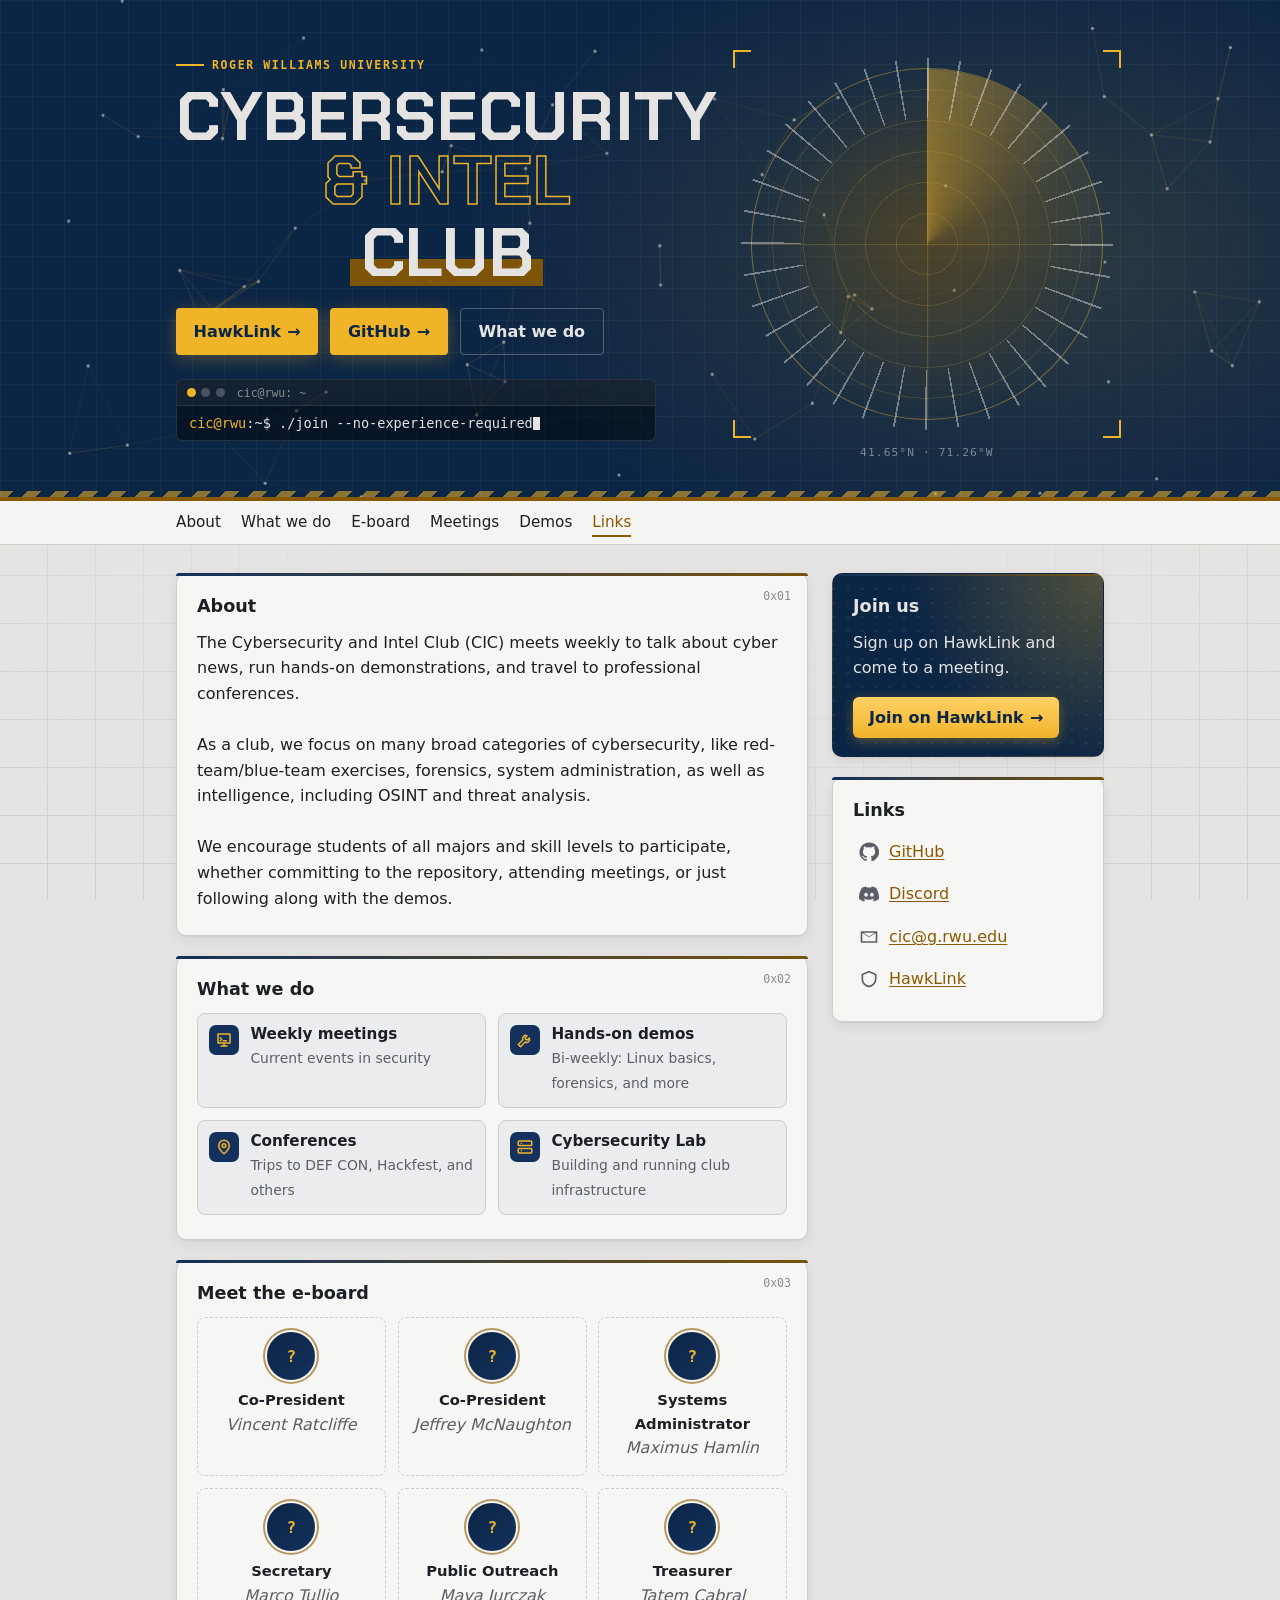
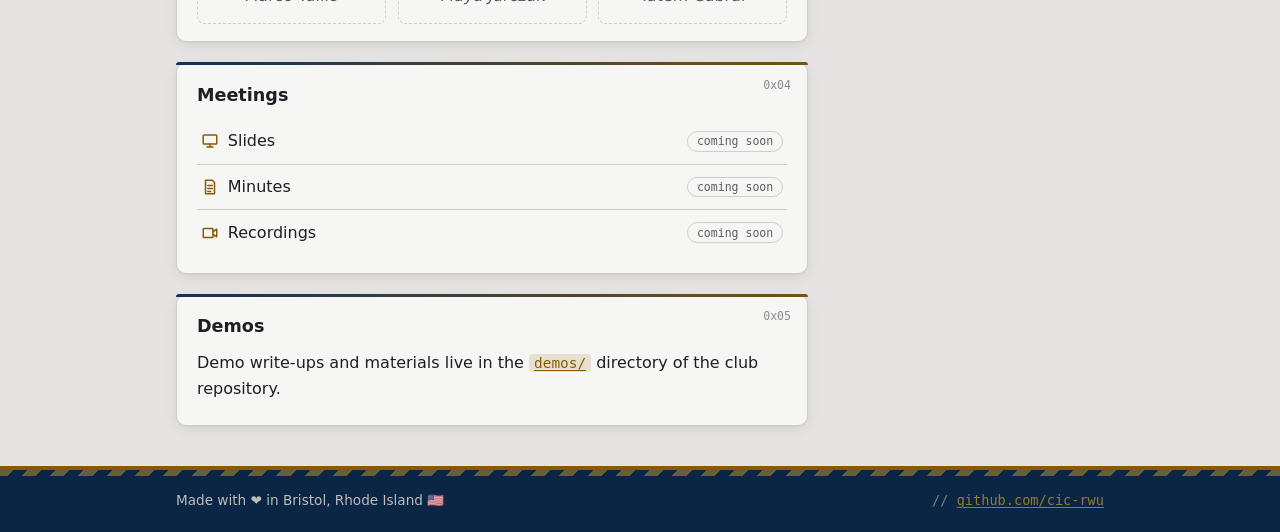
==== www/index.html @ 41794b4b "add website landing page and begin www/ branch relates to: #53 assisted-by: claude:opus-5.5" ====
<!doctype html>
<html lang="en">

<head>
  <meta charset="utf-8">
  <meta name="viewport" content="width=device-width, initial-scale=1">
  <title>CIC at RWU</title>
  <meta name="description" content="Cybersecurity and Intel Club at Roger Williams University">
  <meta name="theme-color" content="#0b2545">
  <link rel="icon" href="cic.svg" type="image/svg+xml">
  <link rel="preconnect" href="https://fonts.googleapis.com">
  <link rel="preconnect" href="https://fonts.gstatic.com" crossorigin>
  <link rel="stylesheet" href="https://fonts.googleapis.com/css2?family=Chakra+Petch:wght@500;700&display=swap">
  <link rel="stylesheet" href="style.css">
</head>

<body>

  <div id="progress" aria-hidden="true"></div>

  <header class="band">
    <canvas id="net" aria-hidden="true"></canvas>
    <div class="wrap hero">
      <div>
        <span class="eyebrow">Roger Williams University</span>
        <h1>
          <span class="l">Cybersecurity</span>
          <span class="l outline">&amp; Intel</span>
          <span class="l"><span class="mark">Club</span></span>
        </h1>
        <div class="hero-cta">
          <a class="btn primary" href="https://hawklink.rwu.edu/organization/cybersecurity-intel">HawkLink <span class="arrow" aria-hidden="true">&rarr;</span></a>
          <a class="btn primary" href="https://github.com/cic-rwu">GitHub <span class="arrow" aria-hidden="true">&rarr;</span></a>
          <a class="btn ghost" href="#what">What we do</a>
        </div>
        <div class="term">
          <div class="term-bar" aria-hidden="true"><i></i><i></i><i></i><span>cic@rwu: ~</span></div>
          <span class="prompt"><b>cic@rwu</b>:~$ <span id="cmd">./join --no-experience-required</span><span class="cursor"></span></span>
        </div>
      </div>

      <div class="scope" aria-hidden="true">
        <div class="rings">
          <div class="sweep"></div>
        </div>
        <div class="ticks"></div>
        <span class="corner tl"></span>
        <span class="corner tr"></span>
        <span class="corner bl"></span>
        <span class="corner br"></span>
        <img class="logo" src="https://files.cicrwu.org/img/cc-textonly.svg" alt="">
        <span class="coords">41.65&deg;N &middot; 71.26&deg;W</span>
      </div>
    </div>
  </header>

  <nav aria-label="Sections">
    <div class="wrap">
      <a href="#about">About</a>
      <a href="#what">What we do</a>
      <a href="#eboard">E-board</a>
      <a href="#meetings">Meetings</a>
      <a href="#demos">Demos</a>
      <a href="#links">Links</a>
    </div>
  </nav>

  <main class="wrap">
    <div class="col sections">
      <section class="card reveal" id="about">
        <h2>About</h2>
        <p>
          The Cybersecurity and Intel Club (CIC) meets weekly to talk about cyber news,
          run hands-on demonstrations, and travel to professional conferences.
          <br><br>
          As a club, we focus on many broad categories of cybersecurity, like red-team/blue-team exercises, forensics, system administration, as well as intelligence, including OSINT and threat analysis.
          <br><br>
          We encourage students of all majors and skill levels to participate, whether committing to the repository, attending meetings, or just following along with the demos.
        </p>
      </section>

      <section class="card reveal" id="what">
        <h2>What we do</h2>
        <ul class="tiles">
          <li>
            <svg viewBox="0 0 24 24" aria-hidden="true"><path d="M4 4h16v12H4zM8 20h8M12 16v4" /><path d="m7 9 2 2-2 2M11 13h4" /></svg>
            <div><strong>Weekly meetings</strong><span>Current events in security</span></div>
          </li>
          <li>
            <svg viewBox="0 0 24 24" aria-hidden="true"><path d="M14.7 6.3a4 4 0 0 0-5.4 5.4L3 18l3 3 6.3-6.3a4 4 0 0 0 5.4-5.4l-2.5 2.5-2.4-.6-.6-2.4z" /></svg>
            <div><strong>Hands-on demos</strong><span>Bi-weekly: Linux basics, forensics, and more</span></div>
          </li>
          <li>
            <svg viewBox="0 0 24 24" aria-hidden="true"><path d="M12 21s-7-5.4-7-11a7 7 0 0 1 14 0c0 5.6-7 11-7 11z" /><circle cx="12" cy="10" r="2.5" /></svg>
            <div><strong>Conferences</strong><span>Trips to DEF CON, Hackfest, and others</span></div>
          </li>
          <li>
            <svg viewBox="0 0 24 24" aria-hidden="true"><rect x="3" y="4" width="18" height="6" rx="1" /><rect x="3" y="14" width="18" height="6" rx="1" /><path d="M7 7h.01M7 17h.01" /></svg>
            <div><strong>Cybersecurity Lab</strong><span>Building and running club infrastructure</span></div>
          </li>
        </ul>
      </section>

      <section class="card reveal" id="eboard">
        <h2>Meet the e-board</h2>
        <!-- TODO(#53): fill in names/roles -->
        <div class="roles">
          <div class="role"><div class="avatar">?</div><strong>Co-President</strong><span class="todo">Vincent Ratcliffe</span></div>
          <div class="role"><div class="avatar">?</div><strong>Co-President</strong><span class="todo">Jeffrey McNaughton</span></div>
          <div class="role"><div class="avatar">?</div><strong>Systems Administrator</strong><span class="todo">Maximus Hamlin</span></div>
          <div class="role"><div class="avatar">?</div><strong>Secretary</strong><span class="todo">Marco Tullio</span></div>
          <div class="role"><div class="avatar">?</div><strong>Public Outreach</strong><span class="todo">Maya Jurczak</span></div>
          <div class="role"><div class="avatar">?</div><strong>Treasurer</strong><span class="todo">Tatem Cabral</span></div>
        </div>
      </section>

      <section class="card reveal" id="meetings">
        <h2>Meetings</h2>
        <div class="rows">
          <div class="row">
            <span><svg viewBox="0 0 24 24" aria-hidden="true"><rect x="3" y="4" width="18" height="12" rx="1" /><path d="M12 16v4M8 20h8" /></svg>Slides</span>
            <span class="pill">coming soon</span>
          </div>
          <div class="row">
            <span><svg viewBox="0 0 24 24" aria-hidden="true"><path d="M6 3h9l3 3v15H6z" /><path d="M9 10h6M9 14h6M9 18h4" /></svg>Minutes</span>
            <span class="pill">coming soon</span>
          </div>
          <div class="row">
            <span><svg viewBox="0 0 24 24" aria-hidden="true"><rect x="3" y="6" width="13" height="12" rx="1" /><path d="m16 10 5-3v10l-5-3" /></svg>Recordings</span>
            <span class="pill">coming soon</span>
          </div>
        </div>
      </section>

      <section class="card reveal" id="demos">
        <h2>Demos</h2>
        <p>
          Demo write-ups and materials live in the
          <a href="https://github.com/cic-rwu/cic-rwu/tree/main/demos"><code>demos/</code></a>
          directory of the club repository.
        </p>
      </section>
    </div>

    <aside class="col">
      <section class="card join reveal">
        <h2>Join us</h2>
        <p>Sign up on HawkLink and come to a meeting.</p>
        <a class="btn gold" href="https://hawklink.rwu.edu/organization/cybersecurity-intel">Join on HawkLink <span class="arrow" aria-hidden="true">&rarr;</span></a>
      </section>

      <section class="card reveal" id="links">
        <h2>Links</h2>
        <ul class="links">
          <li>
            <svg viewBox="0 0 24 24" aria-hidden="true"><path d="M12 .5a11.5 11.5 0 0 0-3.64 22.41c.58.1.79-.25.79-.56v-2c-3.2.7-3.88-1.37-3.88-1.37-.52-1.33-1.28-1.69-1.28-1.69-1.05-.72.08-.7.08-.7 1.16.08 1.77 1.19 1.77 1.19 1.03 1.77 2.7 1.26 3.36.96.1-.75.4-1.26.73-1.55-2.55-.29-5.24-1.28-5.24-5.68 0-1.26.45-2.28 1.19-3.09-.12-.29-.52-1.46.11-3.05 0 0 .97-.31 3.17 1.18a11 11 0 0 1 5.78 0c2.2-1.49 3.17-1.18 3.17-1.18.63 1.59.23 2.76.11 3.05.74.81 1.19 1.83 1.19 3.09 0 4.41-2.69 5.39-5.25 5.67.41.36.78 1.06.78 2.14v3.17c0 .31.21.67.8.56A11.5 11.5 0 0 0 12 .5Z" /></svg>
            <a href="https://github.com/cic-rwu">GitHub</a>
          </li>
          <li>
            <svg viewBox="0 0 24 24" aria-hidden="true"><path d="M20.3 4.4A19.6 19.6 0 0 0 15.4 3l-.6 1.3a18 18 0 0 0-5.6 0L8.6 3a19.6 19.6 0 0 0-4.9 1.4C.6 9-.3 13.5.1 18a19.8 19.8 0 0 0 6 3l1.3-2.1c-.7-.3-1.4-.6-2-1l.5-.4a14 14 0 0 0 12.2 0l.5.4c-.6.4-1.3.7-2 1l1.3 2.1a19.7 19.7 0 0 0 6-3c.5-5.2-.9-9.7-3.6-13.6ZM8.5 15.3c-1.2 0-2.2-1.1-2.2-2.4s1-2.4 2.2-2.4 2.2 1.1 2.2 2.4-1 2.4-2.2 2.4Zm7 0c-1.2 0-2.2-1.1-2.2-2.4s1-2.4 2.2-2.4 2.2 1.1 2.2 2.4-1 2.4-2.2 2.4Z" /></svg>
            <a href="https://discord.gg/ChaUBvHUQA">Discord</a>
          </li>
          <li>
            <svg viewBox="0 0 24 24" aria-hidden="true"><path d="M3 5h18a1 1 0 0 1 1 1v12a1 1 0 0 1-1 1H3a1 1 0 0 1-1-1V6a1 1 0 0 1 1-1Zm9 7.4L4 7.3V17h16V7.3l-8 5.1ZM5.2 7l6.8 4.3L18.8 7H5.2Z" /></svg>
            <a href="mailto:cic@g.rwu.edu">cic@g.rwu.edu</a>
          </li>
          <li>
            <svg viewBox="0 0 24 24" aria-hidden="true"><path d="M12 2 3 6v6c0 5 3.8 9.4 9 10 5.2-.6 9-5 9-10V6l-9-4Zm0 2.2 7 3.1V12c0 3.9-2.9 7.3-7 7.9-4.1-.6-7-4-7-7.9V7.3l7-3.1Z" /></svg>
            <a href="https://hawklink.rwu.edu/organization/cybersecurity-intel">HawkLink</a>
          </li>
        </ul>
      </section>
    </aside>
  </main>

  <footer>
    <div class="wrap">
      <span>Made with &#10084;&#65039; in Bristol, Rhode Island &#x1F1FA;&#x1F1F8;</span>
      <span class="sig">// <a href="https://github.com/cic-rwu">github.com/cic-rwu</a></span>
    </div>
  </footer>

  <button id="top" type="button" aria-label="Back to top" hidden>
    <svg width="18" height="18" viewBox="0 0 24 24" fill="none" stroke="currentColor" stroke-width="2.5" stroke-linecap="round" stroke-linejoin="round" aria-hidden="true"><path d="m6 15 6-6 6 6" /></svg>
  </button>

  <script src="js/main.js"></script>
</body>

</html>
---- www/style.css ----
/* cicrwu.org — landing page styles */

/* ==========================================================================
   Tokens
   ========================================================================== */

:root {
  --bg: #e5e4e2;
  --panel: #f6f6f4;
  --fg: #1c1f24;
  --muted: #5b5e66;
  --rule: #cfcecb;

  /* navy surfaces (header, footer, dark cards) */
  --ink: #0b2545;
  --ink-2: #13315c;
  --on-ink: #e5e4e2;
  --on-ink-rgb: 229 228 226;
  --on-ink-muted: #bdbcb9;

  /* gold: --accent on light surfaces, --accent-hi on navy */
  --accent: #8a5a00;
  --accent-hi: #f0b429;
  --accent-hi-rgb: 240 180 41;
  --accent-lo-rgb: 138 90 0;
  --accent-2: #ffd166;
  --link: #8a5a00;

  --shadow: 0 1px 2px rgb(0 0 0 / 0.06), 0 4px 14px rgb(0 0 0 / 0.07);
  --shadow-hi: 0 2px 4px rgb(0 0 0 / 0.08), 0 12px 28px rgb(0 0 0 / 0.16);

  --sans: system-ui, -apple-system, "Segoe UI", Roboto, "Helvetica Neue", Arial, sans-serif;
  --mono: ui-monospace, "DejaVu Sans Mono", Menlo, Consolas, monospace;
  --display: "Chakra Petch", var(--mono);
}

@media (prefers-color-scheme: dark) {
  :root {
    --bg: #0f1216;
    --panel: #171b21;
    --fg: #e5e4e2;
    --muted: #9aa3ae;
    --rule: #2a313a;
    --ink: #0a1a30;
    --ink-2: #102847;
    --accent: #d4a017;
    --link: #f5cd5c;
    --shadow: 0 1px 2px rgb(0 0 0 / 0.3), 0 4px 14px rgb(0 0 0 / 0.25);
    --shadow-hi: 0 2px 4px rgb(0 0 0 / 0.4), 0 12px 28px rgb(0 0 0 / 0.45);
  }
}

/* ==========================================================================
   Base
   ========================================================================== */

* {
  box-sizing: border-box;
}

html {
  background: var(--bg);
  color: var(--fg);
  scroll-behavior: smooth;
  scroll-padding-top: 4rem;
}

body {
  margin: 0;
  font: 16px/1.6 var(--sans);
}

/* faint grid behind the page, faded out toward the middle */
body::before {
  content: "";
  position: fixed;
  inset: 0;
  z-index: -1;
  pointer-events: none;
  background-image:
    linear-gradient(var(--rule) 1px, transparent 1px),
    linear-gradient(90deg, var(--rule) 1px, transparent 1px);
  background-size: 48px 48px;
  background-position: -1px -1px;
  -webkit-mask-image: radial-gradient(ellipse at center, transparent 35%, #000 90%);
  mask-image: radial-gradient(ellipse at center, transparent 35%, #000 90%);
}

::selection {
  background: var(--accent);
  color: var(--on-ink);
}

a {
  color: var(--link);
  text-decoration-thickness: 1px;
  text-underline-offset: 2px;
}

code {
  font-family: var(--mono);
  font-size: 0.9em;
  padding: 0.05em 0.35em;
  border-radius: 4px;
  background: color-mix(in srgb, var(--accent) 14%, transparent);
}

.wrap {
  max-width: 60rem;
  margin: 0 auto;
  padding: 0 1rem;
}

.todo {
  color: var(--muted);
  font-style: italic;
}

/* ==========================================================================
   Header
   ========================================================================== */

.band {
  position: relative;
  overflow: hidden;
  isolation: isolate;
  color: var(--on-ink);
  background-color: var(--ink);
  background-image:
    radial-gradient(ellipse 60% 90% at 78% 50%, rgb(var(--accent-hi-rgb) / 0.16), transparent 70%),
    linear-gradient(rgb(255 255 255 / 0.035) 1px, transparent 1px),
    linear-gradient(90deg, rgb(255 255 255 / 0.035) 1px, transparent 1px);
  background-size: 100% 100%, 32px 32px, 32px 32px;
  border-bottom: 4px solid var(--accent);
}

/* glow that follows the pointer (position set by JS) */
.band::before {
  content: "";
  position: absolute;
  inset: 0;
  z-index: -1;
  pointer-events: none;
  background: radial-gradient(420px circle at var(--gx, 50%) var(--gy, -50%), rgb(var(--accent-hi-rgb) / 0.16), transparent 60%);
}

/* diagonal hazard stripe along the bottom edge */
.band::after {
  content: "";
  position: absolute;
  left: 0;
  right: 0;
  bottom: 0;
  height: 6px;
  background: repeating-linear-gradient(-45deg, var(--accent-hi) 0 10px, transparent 10px 20px);
  opacity: 0.55;
}

.band a {
  color: var(--accent-hi);
}

#net {
  position: absolute;
  inset: 0;
  width: 100%;
  height: 100%;
  z-index: -1;
  pointer-events: none;
}

.hero {
  display: grid;
  grid-template-columns: 1.25fr 1fr;
  align-items: center;
  gap: 2rem;
  padding-top: 3rem;
  padding-bottom: 3.5rem;
}

.eyebrow {
  display: inline-flex;
  align-items: center;
  gap: 0.5rem;
  margin-bottom: 0.9rem;
  font: 600 0.72rem var(--mono);
  letter-spacing: 0.14em;
  text-transform: uppercase;
  color: var(--accent-hi);
}

.eyebrow::before {
  content: "";
  width: 1.75rem;
  height: 2px;
  background: var(--accent-hi);
}

.hero h1 {
  margin: 0;
  font: 700 clamp(2.3rem, 6.5vw, 4.2rem) / 0.95 var(--display);
  letter-spacing: 0.01em;
  text-transform: uppercase;
  text-align: center;
}

.hero h1 .l {
  display: block;
}

/* middle line: outlined, no fill */
.hero h1 .outline {
  color: transparent;
  -webkit-text-stroke: 1.5px var(--accent-hi);
}

/* last line: highlighter bar behind the word */
.hero h1 .mark {
  display: inline-block;
  margin-top: 0.12em;
  padding: 0 0.15em;
  background: linear-gradient(transparent 58%, rgb(var(--accent-lo-rgb) / 0.9) 58%);
}

.hero p {
  margin: 1rem 0 0;
  max-width: 30rem;
  opacity: 0.85;
}

.hero-cta {
  display: flex;
  flex-wrap: wrap;
  gap: 0.75rem;
  margin-top: 1.4rem;
}

/* --- terminal window --- */

.term {
  margin-top: 1.5rem;
  max-width: 30rem;
  overflow: hidden;
  border: 1px solid rgb(var(--on-ink-rgb) / 0.14);
  border-radius: 6px;
  background: rgb(0 0 0 / 0.45);
  font: 0.85rem var(--mono);
}

.term-bar {
  display: flex;
  align-items: center;
  gap: 0.35rem;
  padding: 0.35rem 0.6rem;
  background: rgb(var(--on-ink-rgb) / 0.06);
  border-bottom: 1px solid rgb(var(--on-ink-rgb) / 0.1);
  font-size: 0.72rem;
  color: rgb(var(--on-ink-rgb) / 0.55);
}

.term-bar i {
  width: 9px;
  height: 9px;
  border-radius: 50%;
  background: rgb(var(--on-ink-rgb) / 0.25);
}

.term-bar i:first-child {
  background: var(--accent-hi);
}

.term-bar span {
  margin-left: 0.4rem;
}

.prompt {
  display: block;
  padding: 0.55rem 0.75rem;
  overflow: hidden;
  white-space: nowrap;
  color: var(--on-ink);
}

.prompt b {
  color: var(--accent-hi);
  font-weight: normal;
}

.cursor {
  display: inline-block;
  width: 0.55em;
  height: 1em;
  vertical-align: -0.15em;
  background: var(--on-ink);
  animation: blink 1.1s steps(1) infinite;
}

@keyframes blink {
  50% {
    opacity: 0;
  }
}

/* --- radar scope around the logo --- */

.scope {
  position: relative;
  width: min(100%, 22rem);
  aspect-ratio: 1;
  justify-self: center;
  display: grid;
  place-items: center;
}

.scope .rings {
  position: absolute;
  inset: 0;
  overflow: hidden;
  border-radius: 50%;
  border: 1px solid rgb(var(--accent-hi-rgb) / 0.45);
  background:
    repeating-radial-gradient(circle, transparent 0 calc(12.5% - 1px), rgb(var(--accent-hi-rgb) / 0.16) calc(12.5% - 1px) 12.5%),
    radial-gradient(circle, rgb(var(--accent-lo-rgb) / 0.35), transparent 70%);
}

/* crosshair */
.scope .rings::before,
.scope .rings::after {
  content: "";
  position: absolute;
  background: rgb(var(--accent-hi-rgb) / 0.22);
}

.scope .rings::before {
  left: 50%;
  top: 0;
  bottom: 0;
  width: 1px;
}

.scope .rings::after {
  top: 50%;
  left: 0;
  right: 0;
  height: 1px;
}

.scope .sweep {
  position: absolute;
  inset: 0;
  border-radius: 50%;
  background: conic-gradient(rgb(var(--accent-hi-rgb) / 0.45), rgb(var(--accent-hi-rgb) / 0.08) 18%, transparent 30%);
  animation: sweep 5s linear infinite;
}

@keyframes sweep {
  to {
    transform: rotate(1turn);
  }
}

/* tick marks around the rim */
.scope .ticks {
  position: absolute;
  inset: -10px;
  border-radius: 50%;
  background: repeating-conic-gradient(rgb(var(--on-ink-rgb) / 0.45) 0 0.6deg, transparent 0.6deg 10deg);
  -webkit-mask: radial-gradient(circle, transparent calc(50% - 6px), #000 calc(50% - 6px));
  mask: radial-gradient(circle, transparent calc(50% - 6px), #000 calc(50% - 6px));
}

/* corner brackets */
.scope .corner {
  position: absolute;
  width: 18px;
  height: 18px;
  border: 2px solid var(--accent-hi);
}

.scope .tl { top: -18px; left: -18px; border-right: 0; border-bottom: 0; }
.scope .tr { top: -18px; right: -18px; border-left: 0; border-bottom: 0; }
.scope .bl { bottom: -18px; left: -18px; border-right: 0; border-top: 0; }
.scope .br { bottom: -18px; right: -18px; border-left: 0; border-top: 0; }

.scope .coords {
  position: absolute;
  bottom: -2.4rem;
  left: 0;
  right: 0;
  text-align: center;
  font: 0.7rem var(--mono);
  letter-spacing: 0.1em;
  color: rgb(var(--on-ink-rgb) / 0.5);
}

/* parallax offset set by JS */
.logo {
  position: relative;
  width: 62%;
  height: auto;
  filter: drop-shadow(0 0 18px rgb(var(--accent-hi-rgb) / 0.45));
  transform: translate(var(--px, 0px), var(--py, 0px));
  transition: transform 0.25s ease-out;
  pointer-events: none;
  user-select: none;
}

/* ==========================================================================
   Buttons
   ========================================================================== */

.btn {
  position: relative;
  overflow: hidden;
  display: inline-flex;
  align-items: center;
  gap: 0.4rem;
  font-weight: 600;
  text-decoration: none;
  transition: transform 0.15s ease, box-shadow 0.15s ease, background 0.15s ease;
}

.btn:hover {
  transform: translateY(-1px);
}

.btn .arrow {
  transition: transform 0.15s ease;
}

.btn:hover .arrow {
  transform: translateX(3px);
}

.btn.primary,
.btn.ghost {
  padding: 0.6rem 1.1rem;
  border-radius: 4px;
}

.btn.primary {
  background: var(--accent-hi);
  color: var(--ink);
  box-shadow: 0 4px 18px rgb(var(--accent-hi-rgb) / 0.3);
}

.btn.ghost {
  color: var(--on-ink);
  border: 1px solid rgb(var(--on-ink-rgb) / 0.3);
}

.btn.ghost:hover {
  background: rgb(var(--on-ink-rgb) / 0.08);
}

.btn.gold {
  margin-top: 0.6rem;
  padding: 0.5rem 1rem;
  border-radius: 6px;
  background: linear-gradient(180deg, var(--accent-2), var(--accent-hi));
  color: var(--ink);
  box-shadow: 0 3px 12px rgb(var(--accent-hi-rgb) / 0.35);
}

.btn.gold:hover {
  box-shadow: 0 6px 18px rgb(var(--accent-hi-rgb) / 0.5);
}

/* click ripple (element added by JS) */
.ripple {
  position: absolute;
  border-radius: 50%;
  background: rgb(255 255 255 / 0.6);
  transform: scale(0);
  animation: ripple 0.6s ease-out forwards;
  pointer-events: none;
}

@keyframes ripple {
  to {
    transform: scale(4);
    opacity: 0;
  }
}

/* ==========================================================================
   Nav
   ========================================================================== */

nav {
  position: sticky;
  top: 0;
  z-index: 10;
  background: color-mix(in srgb, var(--panel) 88%, transparent);
  -webkit-backdrop-filter: blur(8px);
  backdrop-filter: blur(8px);
  border-bottom: 1px solid var(--rule);
}

nav .wrap {
  display: flex;
  flex-wrap: wrap;
  gap: 0.25rem 1.25rem;
  padding-top: 0.6rem;
  padding-bottom: 0.6rem;
}

nav a {
  position: relative;
  color: var(--fg);
  text-decoration: none;
  font-weight: 500;
  font-size: 0.95rem;
}

nav a::after {
  content: "";
  position: absolute;
  left: 0;
  right: 0;
  bottom: -2px;
  height: 2px;
  background: var(--accent);
  transform: scaleX(0);
  transform-origin: left;
  transition: transform 0.2s ease;
}

nav a:hover::after,
nav a.active::after {
  transform: scaleX(1);
}

nav a.active {
  color: var(--link);
}

/* ==========================================================================
   Main layout + cards
   ========================================================================== */

main.wrap {
  display: grid;
  grid-template-columns: 1fr 17rem;
  gap: 1.5rem;
  padding-top: 1.75rem;
  padding-bottom: 2.5rem;
}

.col {
  display: grid;
  gap: 1.25rem;
  align-content: start;
}

.col.sections {
  counter-reset: sec;
}

aside.col {
  position: sticky;
  top: 3.75rem;
  align-self: start;
}

.card {
  position: relative;
  padding: 1.1rem 1.25rem;
  border: 1px solid var(--rule);
  border-radius: 10px;
  box-shadow: var(--shadow);
  /* pointer spotlight; position set by JS */
  background:
    radial-gradient(360px circle at var(--mx, -999px) var(--my, -999px), color-mix(in srgb, var(--accent) 11%, transparent), transparent 45%),
    var(--panel);
  transition: transform 0.2s ease, box-shadow 0.2s ease, opacity 0.5s ease;
}

.card:hover {
  transform: translateY(-2px);
  box-shadow: var(--shadow-hi);
}

/* gradient top edge */
.card::before {
  content: "";
  position: absolute;
  left: -1px;
  right: -1px;
  top: -1px;
  height: 3px;
  border-radius: 10px 10px 0 0;
  background: linear-gradient(90deg, var(--ink-2), var(--accent) 60%, var(--ink-2));
  background-size: 200% 100%;
  transition: background-position 0.6s ease;
}

.card:hover::before {
  background-position: 100% 0;
}

/* section index tag, e.g. 0x01 */
.col.sections > .card {
  counter-increment: sec;
}

.col.sections > .card::after {
  content: "0x0" counter(sec);
  position: absolute;
  top: 0.9rem;
  right: 1rem;
  font: 0.72rem var(--mono);
  color: var(--muted);
  opacity: 0.7;
}

.card h2 {
  margin: 0 0 0.6rem;
  font-size: 1.1rem;
}

.card p {
  margin: 0.4rem 0;
}

.card ul {
  margin: 0.4rem 0;
  padding-left: 1.2rem;
}

.card li {
  margin: 0.25rem 0;
}

.card li::marker {
  color: var(--accent);
}

/* ==========================================================================
   Sections
   ========================================================================== */

/* --- what we do --- */

.card .tiles {
  display: grid;
  grid-template-columns: repeat(auto-fill, minmax(13rem, 1fr));
  gap: 0.75rem;
  padding: 0;
  list-style: none;
}

.tiles li {
  display: flex;
  align-items: flex-start;
  gap: 0.7rem;
  margin: 0;
  padding: 0.7rem;
  border: 1px solid var(--rule);
  border-radius: 8px;
  background: color-mix(in srgb, var(--ink-2) 5%, transparent);
}

.tiles svg {
  flex: none;
  width: 30px;
  height: 30px;
  padding: 6px;
  border-radius: 7px;
  background: var(--ink-2);
  fill: none;
  stroke: var(--accent-hi);
  stroke-width: 2;
  stroke-linecap: round;
  stroke-linejoin: round;
}

.tiles strong {
  display: block;
  font-size: 0.95rem;
  line-height: 1.3;
}

.tiles span {
  font-size: 0.87rem;
  color: var(--muted);
}

/* --- e-board --- */

.roles {
  display: grid;
  grid-template-columns: repeat(auto-fill, minmax(9.5rem, 1fr));
  gap: 0.75rem;
  margin-top: 0.5rem;
}

/* tilt angles set by JS */
.role {
  padding: 0.9rem 0.75rem;
  border: 1px dashed var(--rule);
  border-radius: 8px;
  text-align: center;
  transform: perspective(600px) rotateX(var(--rx, 0deg)) rotateY(var(--ry, 0deg));
  transition: transform 0.15s ease-out, border-color 0.2s ease;
}

.role:hover {
  border-color: var(--accent);
}

.role .avatar {
  display: grid;
  place-items: center;
  width: 48px;
  height: 48px;
  margin: 0 auto 0.5rem;
  border-radius: 50%;
  background: linear-gradient(135deg, var(--ink), var(--ink-2));
  color: var(--accent-hi);
  font: 700 1rem var(--mono);
  box-shadow: 0 0 0 2px var(--panel), 0 0 0 4px color-mix(in srgb, var(--accent) 60%, transparent);
}

.role strong {
  display: block;
  font-size: 0.92rem;
}

/* --- meetings --- */

.rows {
  display: grid;
  margin-top: 0.5rem;
}

.row {
  display: flex;
  justify-content: space-between;
  align-items: center;
  gap: 1rem;
  padding: 0.6rem 0.25rem;
  border-bottom: 1px solid var(--rule);
}

.row:last-child {
  border-bottom: 0;
}

.row > span:first-child {
  display: flex;
  align-items: center;
  gap: 0.55rem;
  font-weight: 500;
}

.row svg {
  width: 18px;
  height: 18px;
  fill: none;
  stroke: var(--accent);
  stroke-width: 2;
  stroke-linecap: round;
  stroke-linejoin: round;
}

.pill {
  padding: 0.15rem 0.55rem;
  border: 1px solid var(--rule);
  border-radius: 999px;
  font: 0.72rem var(--mono);
  color: var(--muted);
}

/* --- join --- */

.card.join {
  overflow: hidden;
  color: var(--on-ink);
  border-color: transparent;
  background:
    radial-gradient(circle at 1px 1px, rgb(255 255 255 / 0.08) 1px, transparent 0) 0 0 / 14px 14px,
    radial-gradient(circle at 100% 0%, rgb(var(--accent-hi-rgb) / 0.3), transparent 60%),
    var(--ink);
}

/* --- links --- */

.card .links {
  padding: 0;
  list-style: none;
}

.links li {
  display: flex;
  align-items: center;
  gap: 0.6rem;
  margin: 0.35rem 0;
  padding: 0.35rem 0.4rem;
  border-radius: 6px;
  transition: background 0.15s ease;
}

.links li:hover {
  background: color-mix(in srgb, var(--accent) 12%, transparent);
}

.links svg {
  flex: none;
  width: 20px;
  height: 20px;
  fill: var(--muted);
  transition: fill 0.15s ease;
}

.links li:hover svg {
  fill: var(--accent);
}

/* ==========================================================================
   Footer
   ========================================================================== */

footer {
  position: relative;
  border-top: 4px solid var(--accent);
  background: var(--ink);
  color: var(--on-ink-muted);
  font-size: 0.85rem;
}

footer::before {
  content: "";
  position: absolute;
  left: 0;
  right: 0;
  top: 0;
  height: 6px;
  background: repeating-linear-gradient(-45deg, var(--accent-hi) 0 10px, transparent 10px 20px);
  opacity: 0.4;
}

footer .wrap {
  display: flex;
  flex-wrap: wrap;
  justify-content: space-between;
  align-items: center;
  gap: 0.5rem;
  padding-top: 1.25rem;
  padding-bottom: 1.25rem;
}

footer a {
  color: var(--accent-hi);
}

footer .sig {
  font-family: var(--mono);
  opacity: 0.6;
}

/* ==========================================================================
   JS-driven extras
   ========================================================================== */

/* reading progress along the top edge */
#progress {
  position: fixed;
  top: 0;
  left: 0;
  right: 0;
  z-index: 20;
  height: 3px;
  background: linear-gradient(90deg, var(--accent-hi), var(--accent-2));
  box-shadow: 0 0 8px var(--accent-hi);
  transform: scaleX(0);
  transform-origin: left;
  pointer-events: none;
}

#top {
  position: fixed;
  right: 1rem;
  bottom: 1rem;
  display: grid;
  place-items: center;
  width: 40px;
  height: 40px;
  border: 0;
  border-radius: 50%;
  background: var(--ink-2);
  color: var(--accent-hi);
  box-shadow: var(--shadow-hi);
  cursor: pointer;
  opacity: 0;
  transform: translateY(10px);
  pointer-events: none;
  transition: opacity 0.2s ease, transform 0.2s ease;
}

#top[hidden] {
  display: none;
}

#top.show {
  opacity: 1;
  transform: none;
  pointer-events: auto;
}

/* scroll reveal; only applies once JS has tagged the page */
.js .reveal {
  opacity: 0;
  transform: translateY(12px);
}

.js .reveal.in {
  opacity: 1;
  transform: none;
}

/* easter egg overlay */
#rain {
  position: fixed;
  inset: 0;
  z-index: 50;
  display: grid;
  place-items: center;
  background: rgb(5 12 24 / 0.92);
  cursor: pointer;
}

#rain canvas {
  position: absolute;
  inset: 0;
  width: 100%;
  height: 100%;
}

#rain .granted {
  position: relative;
  padding: 0.8rem 1.4rem;
  border: 2px solid var(--accent-hi);
  border-radius: 6px;
  background: rgb(5 12 24 / 0.85);
  color: var(--accent-hi);
  font: 700 clamp(1.1rem, 4vw, 1.8rem) var(--mono);
  letter-spacing: 0.2em;
  text-align: center;
  box-shadow: 0 0 30px rgb(var(--accent-hi-rgb) / 0.4);
}

#rain .granted small {
  display: block;
  margin-top: 0.4rem;
  font-size: 0.7rem;
  font-weight: 400;
  letter-spacing: 0.08em;
  color: var(--on-ink);
}

/* ==========================================================================
   Responsive + motion
   ========================================================================== */

@media (max-width: 720px) {
  .hero {
    grid-template-columns: 1fr;
    gap: 3.5rem;
    padding-top: 2.25rem;
  }

  .scope {
    order: -1;
    width: min(70%, 15rem);
  }

  main.wrap {
    grid-template-columns: 1fr;
  }

  aside.col {
    position: static;
  }
}

@media (prefers-reduced-motion: reduce) {
  html {
    scroll-behavior: auto;
  }

  *,
  *::before,
  *::after {
    animation: none !important;
    transition: none !important;
  }

  .js .reveal {
    opacity: 1;
    transform: none;
  }
}
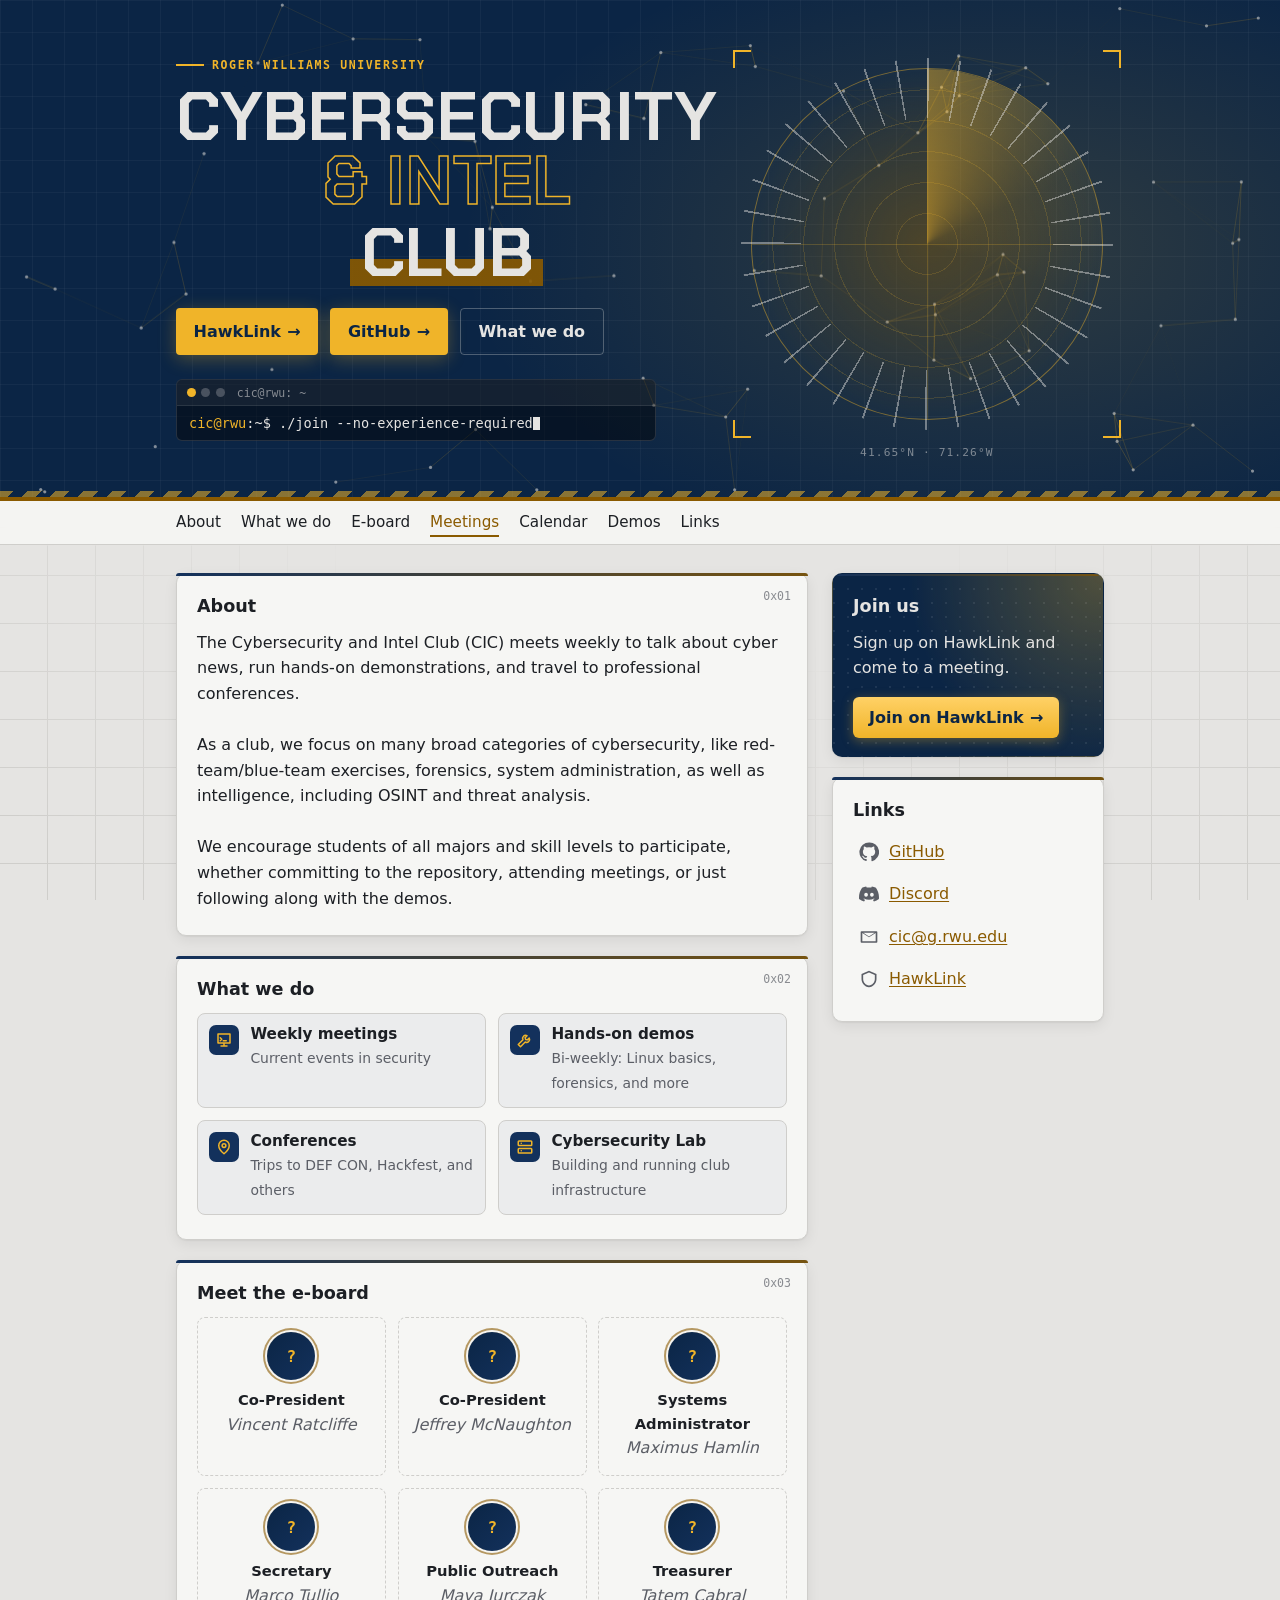
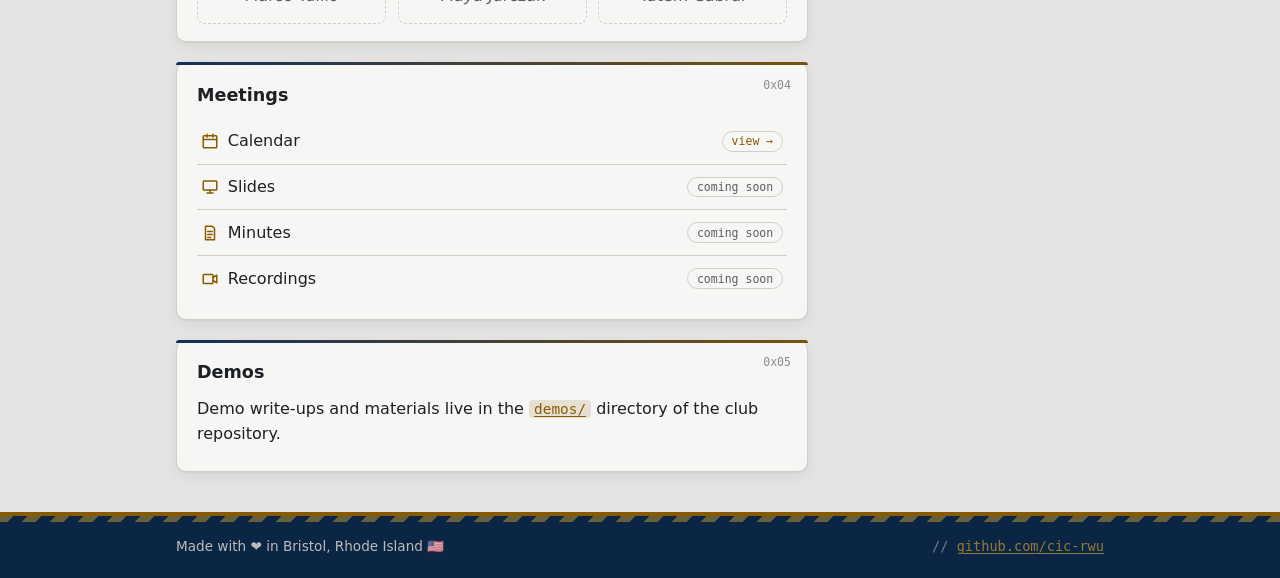
==== commit bb8b3fae: "add calendar page and" ====
--- a/www/index.html
+++ b/www/index.html
@@ -60,6 +60,7 @@
       <a href="#what">What we do</a>
       <a href="#eboard">E-board</a>
       <a href="#meetings">Meetings</a>
+      <a href="calendar/">Calendar</a>
       <a href="#demos">Demos</a>
       <a href="#links">Links</a>
     </div>
@@ -117,6 +118,10 @@
       <section class="card reveal" id="meetings">
         <h2>Meetings</h2>
         <div class="rows">
+          <div class="row">
+            <span><svg viewBox="0 0 24 24" aria-hidden="true"><rect x="3" y="5" width="18" height="16" rx="1" /><path d="M3 10h18M8 3v4M16 3v4" /></svg>Calendar</span>
+            <a class="pill" href="calendar/">view &rarr;</a>
+          </div>
           <div class="row">
             <span><svg viewBox="0 0 24 24" aria-hidden="true"><rect x="3" y="4" width="18" height="12" rx="1" /><path d="M12 16v4M8 20h8" /></svg>Slides</span>
             <span class="pill">coming soon</span>
--- a/www/style.css
+++ b/www/style.css
@@ -815,6 +815,196 @@
 
 .links li:hover svg {
   fill: var(--accent);
+}
+
+/* --- calendar page (calendar/index.html) --- */
+
+a.pill {
+  color: var(--link);
+  text-decoration: none;
+}
+
+a.pill:hover {
+  border-color: var(--accent);
+}
+
+.page-head {
+  padding-top: 2.5rem;
+  padding-bottom: 2.75rem;
+}
+
+.page-head h1 {
+  margin: 0;
+  font: 700 clamp(2.2rem, 6vw, 3.4rem)/1.05 var(--display);
+  letter-spacing: 0.01em;
+}
+
+.page-head p {
+  margin: 0.6rem 0 0;
+  color: var(--on-ink-muted);
+}
+
+.cal-head {
+  display: flex;
+  flex-wrap: wrap;
+  justify-content: space-between;
+  align-items: center;
+  gap: 0.75rem;
+  margin-bottom: 0.75rem;
+}
+
+.cal-head h2 {
+  margin: 0;
+}
+
+/* the 0x0n tag would sit on top of the month controls */
+.col.sections > .cal-month::after {
+  content: none;
+}
+
+.cal-ctrl {
+  display: flex;
+  gap: 0.4rem;
+}
+
+.cal-ctrl .btn {
+  padding: 0.3rem 0.7rem;
+  font: 600 0.85rem var(--sans);
+  color: var(--fg);
+  border-color: var(--rule);
+  background: transparent;
+  cursor: pointer;
+}
+
+.cal-ctrl .btn:hover {
+  border-color: var(--accent);
+  background: color-mix(in srgb, var(--accent) 12%, transparent);
+}
+
+.cal-table {
+  width: 100%;
+  table-layout: fixed;
+  border-collapse: collapse;
+  font-size: 0.8rem;
+}
+
+.cal-table th {
+  padding: 0.3rem 0;
+  font: 600 0.7rem var(--mono);
+  letter-spacing: 0.08em;
+  text-transform: uppercase;
+  color: var(--muted);
+}
+
+.cal-table td {
+  height: 6rem;
+  padding: 0.25rem;
+  vertical-align: top;
+  border: 1px solid var(--rule);
+  overflow: hidden;
+}
+
+.cal-table td.out {
+  background: color-mix(in srgb, var(--ink-2) 5%, transparent);
+}
+
+.cal-table td.out .cal-date {
+  opacity: 0.45;
+}
+
+.cal-date {
+  display: inline-grid;
+  place-items: center;
+  min-width: 1.6rem;
+  height: 1.6rem;
+  margin-bottom: 0.15rem;
+  border-radius: 50%;
+  font: 0.75rem var(--mono);
+  color: var(--muted);
+}
+
+.cal-table td.today .cal-date {
+  background: var(--ink);
+  color: var(--accent-hi);
+  font-weight: 700;
+}
+
+.cal-ev {
+  display: block;
+  margin-top: 0.15rem;
+  padding: 0.1rem 0.3rem;
+  border-left: 3px solid var(--accent);
+  border-radius: 3px;
+  background: color-mix(in srgb, var(--accent) 12%, transparent);
+  line-height: 1.3;
+  overflow-wrap: anywhere;
+  cursor: default;
+}
+
+.cal-ev b {
+  display: block;
+  font: 600 0.68rem var(--mono);
+  color: var(--muted);
+}
+
+.cal-ev b:empty {
+  display: none;
+}
+
+.card .cal-list {
+  margin: 0;
+  padding: 0;
+  list-style: none;
+}
+
+.cal-list li {
+  display: grid;
+  grid-template-columns: 8.5rem 1fr;
+  gap: 1rem;
+  margin: 0;
+  padding: 0.7rem 0.25rem;
+  border-bottom: 1px solid var(--rule);
+}
+
+.cal-list li:last-child {
+  border-bottom: 0;
+}
+
+.cal-list li.todo {
+  display: block;
+}
+
+.cal-when strong,
+.cal-what strong {
+  display: block;
+  line-height: 1.3;
+}
+
+.cal-when span,
+.cal-loc {
+  font: 0.8rem var(--mono);
+  color: var(--muted);
+}
+
+.cal-what p {
+  margin: 0.25rem 0 0;
+  font-size: 0.9rem;
+  overflow-wrap: anywhere;
+}
+
+.cal-error {
+  padding: 0.75rem 1rem;
+  border-left: 3px solid var(--accent);
+  background: color-mix(in srgb, var(--accent) 12%, transparent);
+}
+
+.card.join .cal-alt {
+  font-size: 0.85rem;
+  color: var(--on-ink-muted);
+}
+
+.card.join .cal-alt a {
+  color: var(--accent-hi);
 }
 
 /* ==========================================================================
@@ -982,6 +1172,17 @@
   aside.col {
     position: static;
   }
+
+  /* the grid is too cramped on phones; the upcoming list carries it */
+  .cal-month,
+  nav a[href="#month"] {
+    display: none;
+  }
+
+  .cal-list li {
+    grid-template-columns: 1fr;
+    gap: 0.25rem;
+  }
 }
 
 @media (prefers-reduced-motion: reduce) {
